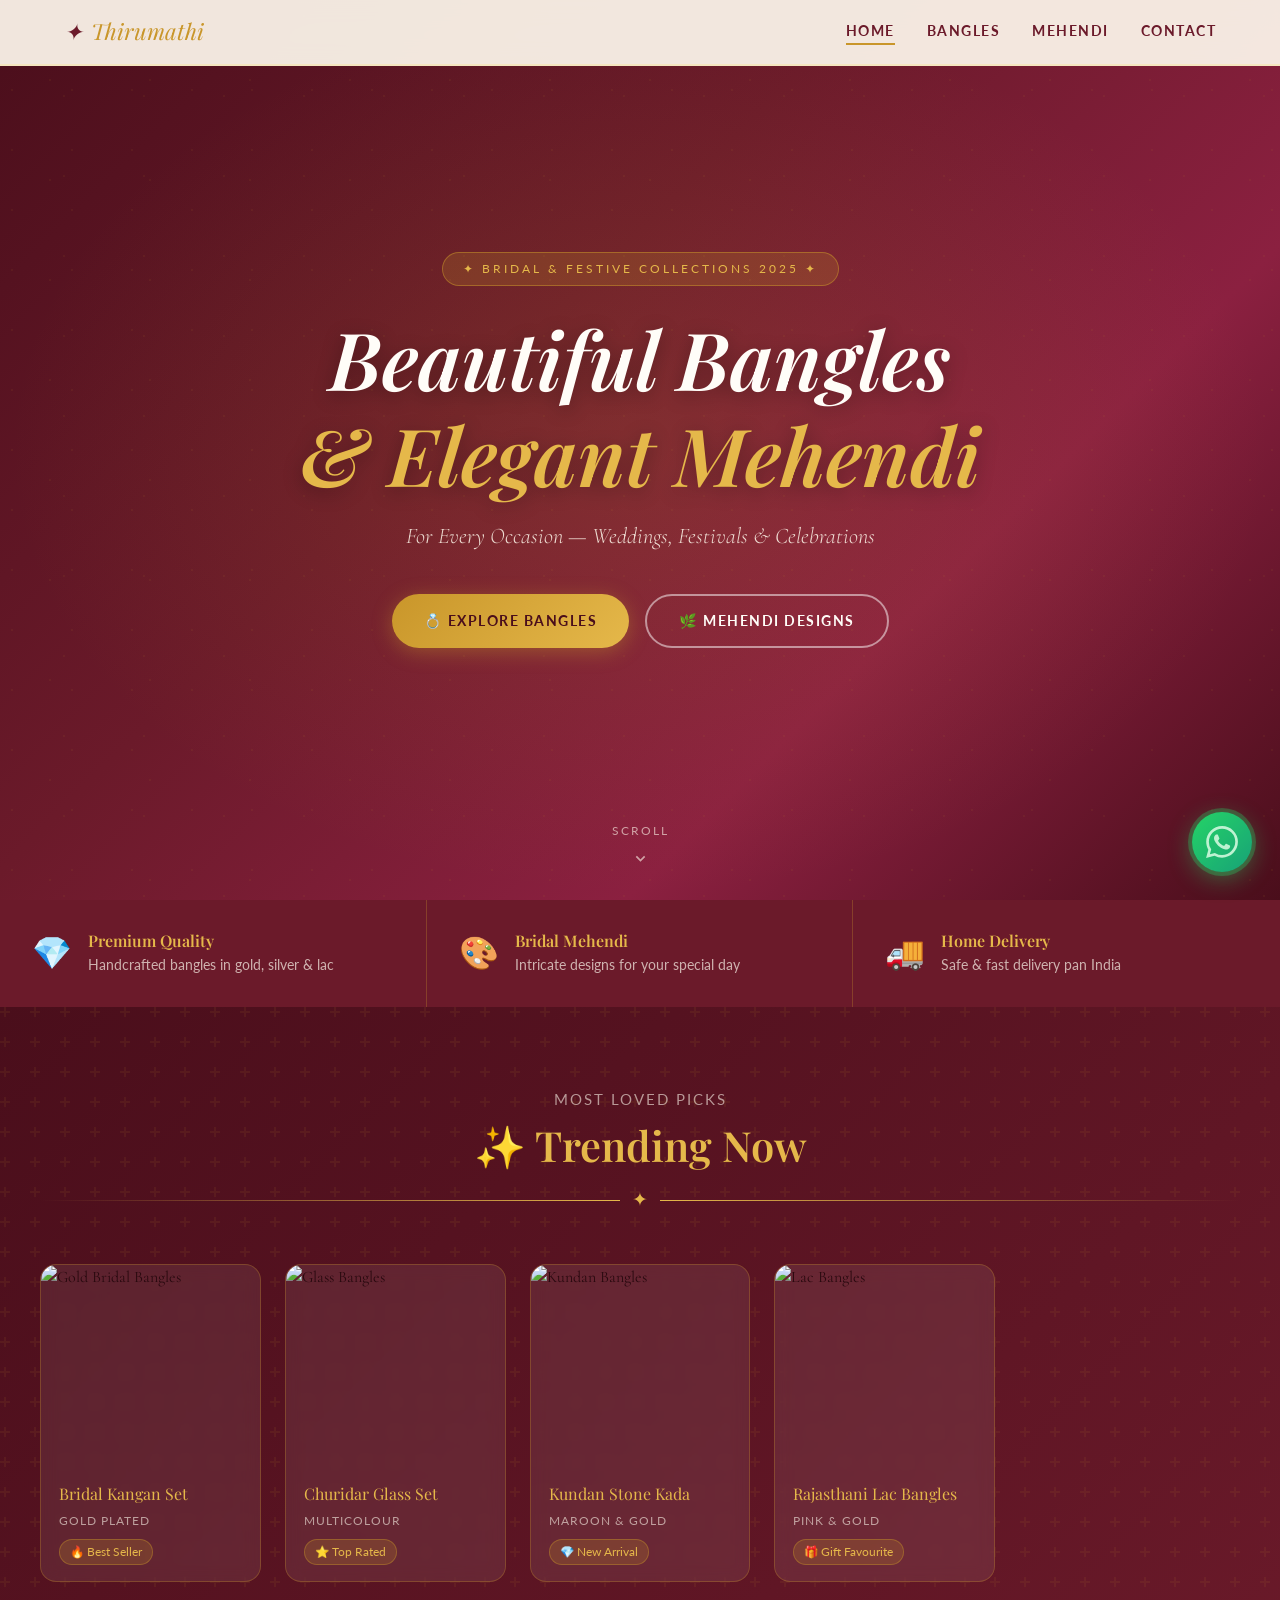
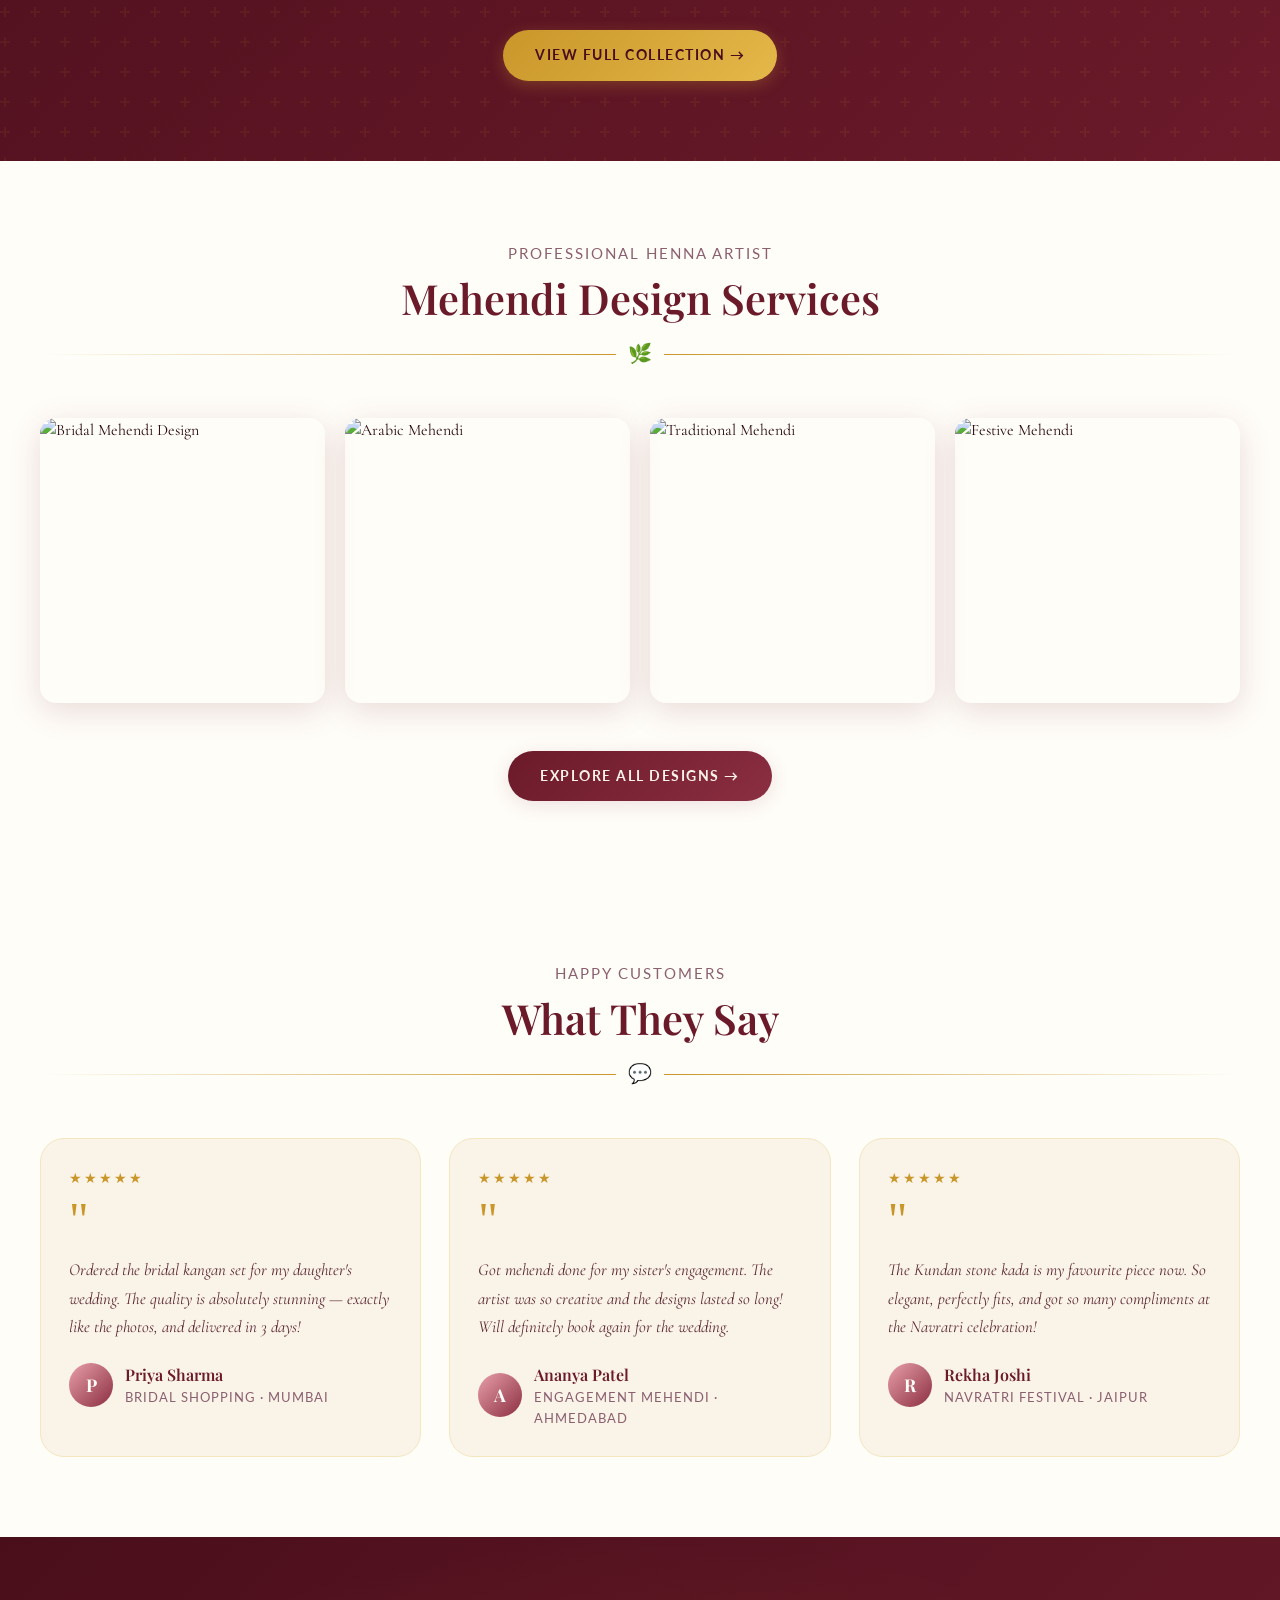
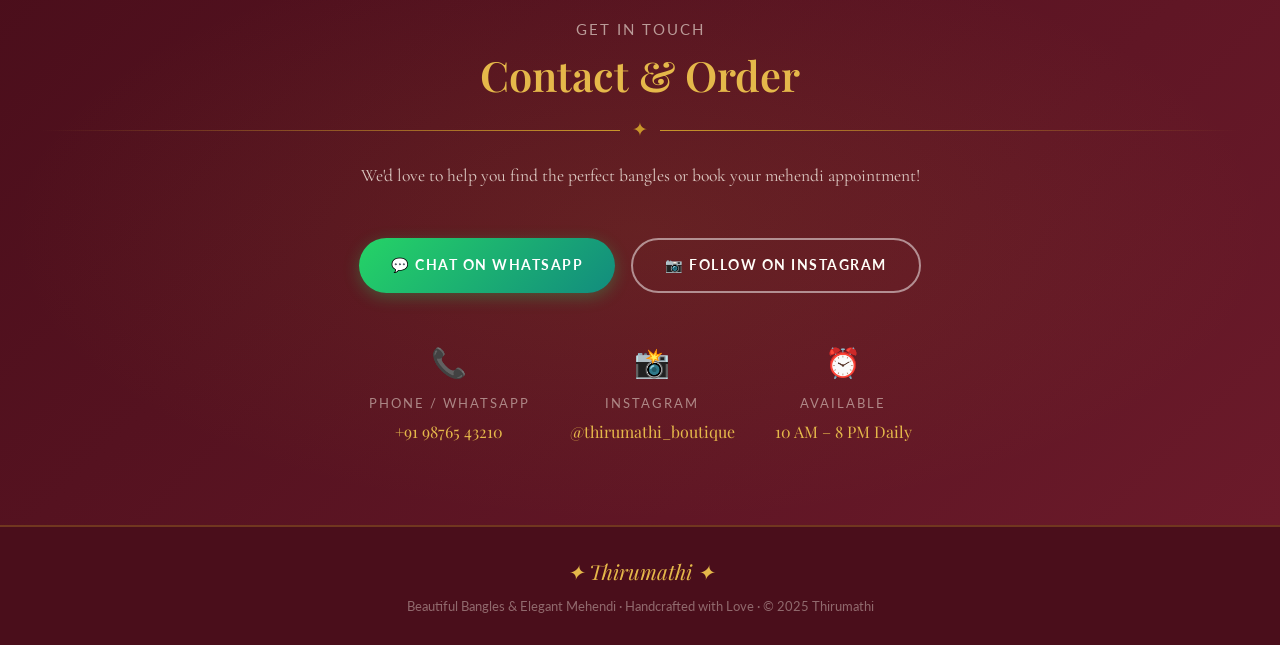
==== index.html @ c87ecd74 "Add files via upload" ====
<!DOCTYPE html>
<html lang="en">

<head>
  <meta charset="UTF-8" />
  <meta name="viewport" content="width=device-width, initial-scale=1.0" />
  <meta name="description"
    content="Thirumathi - Beautiful traditional bangles collection and professional mehendi design services for weddings and celebrations." />
  <title>Thirumathi — Bangles & Mehendi</title>
  <link rel="stylesheet" href="style.css" />
  <link rel="icon"
    href="data:image/svg+xml,<svg xmlns='http://www.w3.org/2000/svg' viewBox='0 0 100 100'><text y='.9em' font-size='90'>💍</text></svg>" />
</head>

<body>

  <!-- ===== NAVBAR ===== -->
  <nav class="navbar" id="navbar">
    <div class="nav-container">
      <a href="index.html" class="nav-logo">✦ <span>Thirumathi</span></a>
      <ul class="nav-links">
        <li><a href="index.html" class="active">Home</a></li>
        <li><a href="bangles.html">Bangles</a></li>
        <li><a href="mehendi.html">Mehendi</a></li>
        <li><a href="index.html#contact">Contact</a></li>
      </ul>
      <div class="hamburger" id="hamburger" aria-label="Open menu">
        <span></span><span></span><span></span>
      </div>
    </div>
  </nav>

  <!-- Mobile Nav -->
  <div class="mobile-nav" id="mobileNav">
    <button class="mobile-nav-close" id="mobileNavClose" aria-label="Close menu">✕</button>
    <a href="index.html">Home</a>
    <a href="bangles.html">Bangles Collection</a>
    <a href="mehendi.html">Mehendi Designs</a>
    <a href="index.html#contact">Contact Us</a>
  </div>
  <div class="nav-overlay" id="navOverlay"></div>

  <!-- ===== HERO ===== -->
  <section class="hero" id="home">
    <div class="hero-bg-pattern"></div>
    <div class="hero-overlay"></div>
    <div class="hero-content">
      <div class="hero-badge">✦ Bridal &amp; Festive Collections 2025 ✦</div>
      <h1>
        Beautiful Bangles
        <span class="highlight">&amp; Elegant Mehendi</span>
      </h1>
      <p class="hero-tagline">For Every Occasion — Weddings, Festivals &amp; Celebrations</p>
      <div class="hero-buttons">
        <a href="bangles.html" class="btn btn-primary">
          💍 Explore Bangles
        </a>
        <a href="mehendi.html" class="btn btn-outline">
          🌿 Mehendi Designs
        </a>
      </div>
    </div>
    <div class="scroll-indicator">
      <span>Scroll</span>
      <svg viewBox="0 0 24 24" fill="none" stroke="currentColor" stroke-width="2">
        <path d="M7 10l5 5 5-5" />
      </svg>
    </div>
  </section>

  <!-- ===== FEATURES STRIP ===== -->
  <div class="features-strip">
    <div class="features-grid">
      <div class="feature-item">
        <div class="feature-icon">💎</div>
        <div class="feature-text">
          <h4>Premium Quality</h4>
          <p>Handcrafted bangles in gold, silver &amp; lac</p>
        </div>
      </div>
      <div class="feature-item">
        <div class="feature-icon">🎨</div>
        <div class="feature-text">
          <h4>Bridal Mehendi</h4>
          <p>Intricate designs for your special day</p>
        </div>
      </div>
      <div class="feature-item">
        <div class="feature-icon">🚚</div>
        <div class="feature-text">
          <h4>Home Delivery</h4>
          <p>Safe &amp; fast delivery pan India</p>
        </div>
      </div>
    </div>
  </div>

  <!-- ===== TRENDING BANGLES ===== -->
  <section class="trending-section" id="trending">
    <div class="container">
      <p class="section-subtitle">Most Loved Picks</p>
      <h2 class="section-title">✨ Trending Now</h2>
      <div class="ornament"><span class="ornament-icon">✦</span></div>

      <div class="trending-grid">
        <div class="trending-card fade-in">
          <img src="images/bangle1.jpeg"
            alt="Gold Bridal Bangles" class="trending-card-img" loading="lazy" />
          <div class="trending-card-body">
            <div class="trending-card-name">Bridal Kangan Set</div>
            <div class="trending-card-label">Gold Plated</div>
            <div class="trending-badge">🔥 Best Seller</div>
          </div>
        </div>
        <div class="trending-card fade-in">
          <img src="images/bangle2.jpeg"
            alt="Glass Bangles" class="trending-card-img" loading="lazy" />
          <div class="trending-card-body">
            <div class="trending-card-name">Churidar Glass Set</div>
            <div class="trending-card-label">Multicolour</div>
            <div class="trending-badge">⭐ Top Rated</div>
          </div>
        </div>
        <div class="trending-card fade-in">
          <img src="images/bangle3.jpeg"
            alt="Kundan Bangles" class="trending-card-img" loading="lazy" />
          <div class="trending-card-body">
            <div class="trending-card-name">Kundan Stone Kada</div>
            <div class="trending-card-label">Maroon &amp; Gold</div>
            <div class="trending-badge">💎 New Arrival</div>
          </div>
        </div>
        <div class="trending-card fade-in">
          <img src="images/bangle4.jpeg"
            alt="Lac Bangles" class="trending-card-img" loading="lazy" />
          <div class="trending-card-body">
            <div class="trending-card-name">Rajasthani Lac Bangles</div>
            <div class="trending-card-label">Pink &amp; Gold</div>
            <div class="trending-badge">🎁 Gift Favourite</div>
          </div>
        </div>
      </div>

      <div style="text-align:center; margin-top: 48px;">
        <a href="bangles.html" class="btn btn-gold">View Full Collection →</a>
      </div>
    </div>
  </section>

  <!-- ===== MEHENDI PREVIEW ===== -->
  <section style="background: var(--white); padding: 80px 24px;">
    <div class="container">
      <p class="section-subtitle">Professional Henna Artist</p>
      <h2 class="section-title">Mehendi Design Services</h2>
      <div class="ornament"><span class="ornament-icon">🌿</span></div>

      <div class="gallery-grid" style="margin-top: 48px;">
        <div class="gallery-item fade-in">
          <img src="images/mehendi1.jpeg"
            alt="Bridal Mehendi Design" loading="lazy" />
          <div class="gallery-overlay">
            <div class="gallery-overlay-text">Bridal Full Hand Mehendi</div>
          </div>
        </div>
        <div class="gallery-item fade-in">
          <img src="images/mehendi2.jpeg"
            alt="Arabic Mehendi" loading="lazy" />
          <div class="gallery-overlay">
            <div class="gallery-overlay-text">Arabic Pattern Design</div>
          </div>
        </div>
        <div class="gallery-item fade-in">
          <img src="images/mehendi3.jpeg"
            alt="Traditional Mehendi" loading="lazy" />
          <div class="gallery-overlay">
            <div class="gallery-overlay-text">Traditional Rajasthani</div>
          </div>
        </div>
        <div class="gallery-item fade-in">
          <img src="images/mehendi1.jpeg"
            alt="Festive Mehendi" loading="lazy" />
          <div class="gallery-overlay">
            <div class="gallery-overlay-text">Festive Occasion Design</div>
          </div>
        </div>
      </div>

      <div style="text-align:center; margin-top: 48px;">
        <a href="mehendi.html" class="btn btn-maroon">Explore All Designs →</a>
      </div>
    </div>
  </section>

  <!-- ===== REVIEWS ===== -->
  <section class="reviews-section" id="reviews">
    <div class="container">
      <p class="section-subtitle">Happy Customers</p>
      <h2 class="section-title">What They Say</h2>
      <div class="ornament"><span class="ornament-icon">💬</span></div>

      <div class="reviews-grid">
        <div class="review-card fade-in">
          <div class="stars">★★★★★</div>
          <div class="review-quote">"</div>
          <p class="review-text">Ordered the bridal kangan set for my daughter's wedding. The quality is absolutely
            stunning — exactly like the photos, and delivered in 3 days!</p>
          <div class="review-author">
            <div class="review-avatar">P</div>
            <div>
              <div class="review-name">Priya Sharma</div>
              <div class="review-occasion">Bridal Shopping · Mumbai</div>
            </div>
          </div>
        </div>
        <div class="review-card fade-in">
          <div class="stars">★★★★★</div>
          <div class="review-quote">"</div>
          <p class="review-text">Got mehendi done for my sister's engagement. The artist was so creative and the designs
            lasted so long! Will definitely book again for the wedding.</p>
          <div class="review-author">
            <div class="review-avatar">A</div>
            <div>
              <div class="review-name">Ananya Patel</div>
              <div class="review-occasion">Engagement Mehendi · Ahmedabad</div>
            </div>
          </div>
        </div>
        <div class="review-card fade-in">
          <div class="stars">★★★★★</div>
          <div class="review-quote">"</div>
          <p class="review-text">The Kundan stone kada is my favourite piece now. So elegant, perfectly fits, and got so
            many compliments at the Navratri celebration!</p>
          <div class="review-author">
            <div class="review-avatar">R</div>
            <div>
              <div class="review-name">Rekha Joshi</div>
              <div class="review-occasion">Navratri Festival · Jaipur</div>
            </div>
          </div>
        </div>
      </div>
    </div>
  </section>

  <!-- ===== CONTACT ===== -->
  <section class="contact-section" id="contact">
    <div class="container" style="position: relative;">
      <p class="section-subtitle">Get In Touch</p>
      <h2 class="section-title">Contact &amp; Order</h2>
      <div class="ornament"><span class="ornament-icon">✦</span></div>
      <p class="contact-tagline">We'd love to help you find the perfect bangles or book your mehendi appointment!</p>

      <div class="contact-buttons">
        <a href="https://wa.me/919876543210?text=Hello!%20I%20visited%20your%20website%20and%20would%20like%20to%20enquire%20about%20your%20products%20and%20services."
          target="_blank" class="btn btn-whatsapp">
          💬 Chat on WhatsApp
        </a>
        <a href="https://instagram.com/Thirumathi_boutique" target="_blank" class="btn btn-outline">
          📷 Follow on Instagram
        </a>
      </div>

      <div class="contact-info">
        <div class="contact-info-item">
          <span class="contact-info-icon">📞</span>
          <span class="contact-info-label">Phone / WhatsApp</span>
          <span class="contact-info-value">+91 98765 43210</span>
        </div>
        <div class="contact-info-item">
          <span class="contact-info-icon">📸</span>
          <span class="contact-info-label">Instagram</span>
          <span class="contact-info-value">@thirumathi_boutique</span>
        </div>
        <div class="contact-info-item">
          <span class="contact-info-icon">⏰</span>
          <span class="contact-info-label">Available</span>
          <span class="contact-info-value">10 AM – 8 PM Daily</span>
        </div>
      </div>
    </div>
  </section>

  <!-- ===== FOOTER ===== -->
  <footer>
    <div class="footer-logo">✦ Thirumathi ✦</div>
    <p class="footer-text">Beautiful Bangles &amp; Elegant Mehendi · Handcrafted with Love · © 2025 Thirumathi</p>
  </footer>

  <!-- ===== FLOATING WHATSAPP ===== -->
  <a href="https://wa.me/919876543210?text=Hello!%20I%20visited%20Thirumathi%20and%20want%20to%20enquire."
    target="_blank" class="floating-whatsapp" aria-label="Chat on WhatsApp">
    <div class="floating-whatsapp-pulse"></div>
    <svg viewBox="0 0 24 24" xmlns="http://www.w3.org/2000/svg">
      <path
        d="M17.472 14.382c-.297-.149-1.758-.867-2.03-.967-.273-.099-.471-.148-.67.15-.197.297-.767.966-.94 1.164-.173.199-.347.223-.644.075-.297-.15-1.255-.463-2.39-1.475-.883-.788-1.48-1.761-1.653-2.059-.173-.297-.018-.458.13-.606.134-.133.298-.347.446-.52.149-.174.198-.298.298-.497.099-.198.05-.371-.025-.52-.075-.149-.669-1.612-.916-2.207-.242-.579-.487-.5-.669-.51-.173-.008-.371-.01-.57-.01-.198 0-.52.074-.792.372-.272.297-1.04 1.016-1.04 2.479 0 1.462 1.065 2.875 1.213 3.074.149.198 2.096 3.2 5.077 4.487.709.306 1.262.489 1.694.625.712.227 1.36.195 1.871.118.571-.085 1.758-.719 2.006-1.413.248-.694.248-1.289.173-1.413-.074-.124-.272-.198-.57-.347m-5.421 7.403h-.004a9.87 9.87 0 01-5.031-1.378l-.361-.214-3.741.982.998-3.648-.235-.374a9.86 9.86 0 01-1.51-5.26c.001-5.45 4.436-9.884 9.888-9.884 2.64 0 5.122 1.03 6.988 2.898a9.825 9.825 0 012.893 6.994c-.003 5.45-4.437 9.884-9.885 9.884m8.413-18.297A11.815 11.815 0 0012.05 0C5.495 0 .16 5.335.157 11.892c0 2.096.547 4.142 1.588 5.945L.057 24l6.305-1.654a11.882 11.882 0 005.683 1.448h.005c6.554 0 11.89-5.335 11.893-11.893a11.821 11.821 0 00-3.48-8.413z" />
    </svg>
  </a>

  <script src="script.js"></script>
</body>

</html>
---- style.css ----
/* ===== IMPORTS ===== */
@import url('https://fonts.googleapis.com/css2?family=Playfair+Display:ital,wght@0,400;0,600;0,700;1,400&family=Cormorant+Garamond:ital,wght@0,300;0,400;0,600;1,300;1,400&family=Lato:wght@300;400;700&display=swap');

/* ===== CSS VARIABLES ===== */
:root {
  --maroon: #6B1A2A;
  --maroon-dark: #4A0E1B;
  --maroon-light: #8B2E42;
  --gold: #C9962A;
  --gold-light: #E5B84A;
  --gold-pale: #F5E6C0;
  --pink: #E8A0A8;
  --pink-light: #F5C8CE;
  --cream: #FAF3E8;
  --cream-dark: #F0E4CC;
  --white: #FFFDF8;
  --text-dark: #2A0A10;
  --text-mid: #5C2A35;
  --text-light: #8B6070;

  --shadow-soft: 0 4px 20px rgba(107, 26, 42, 0.12);
  --shadow-card: 0 8px 32px rgba(107, 26, 42, 0.15);
  --shadow-hover: 0 16px 48px rgba(107, 26, 42, 0.25);

  --radius-sm: 8px;
  --radius-md: 16px;
  --radius-lg: 24px;
  --radius-xl: 40px;

  --font-display: 'Playfair Display', serif;
  --font-body: 'Cormorant Garamond', serif;
  --font-ui: 'Lato', sans-serif;

  --transition: all 0.3s cubic-bezier(0.4, 0, 0.2, 1);
}

/* ===== RESET & BASE ===== */
*, *::before, *::after { box-sizing: border-box; margin: 0; padding: 0; }

html { scroll-behavior: smooth; font-size: 16px; }

body {
  font-family: var(--font-body);
  background-color: var(--cream);
  color: var(--text-dark);
  line-height: 1.6;
  overflow-x: hidden;
}

img { max-width: 100%; height: auto; display: block; }
a { text-decoration: none; color: inherit; }
ul { list-style: none; }

/* ===== PATTERNS & DECORATIVES ===== */
.pattern-border {
  background: linear-gradient(90deg, transparent 0%, var(--gold) 20%, var(--maroon) 50%, var(--gold) 80%, transparent 100%);
  height: 3px;
  width: 100%;
}

.ornament {
  display: flex;
  align-items: center;
  gap: 12px;
  justify-content: center;
  margin: 16px 0;
}
.ornament::before, .ornament::after {
  content: '';
  flex: 1;
  height: 1px;
  background: linear-gradient(90deg, transparent, var(--gold));
}
.ornament::after { background: linear-gradient(90deg, var(--gold), transparent); }
.ornament-icon { color: var(--gold); font-size: 1.2rem; }

/* ===== TYPOGRAPHY ===== */
h1, h2, h3, h4 { font-family: var(--font-display); font-weight: 600; line-height: 1.2; }
p { font-family: var(--font-body); font-size: 1.1rem; }

.section-title {
  font-size: clamp(1.8rem, 4vw, 2.6rem);
  color: var(--maroon);
  text-align: center;
  margin-bottom: 8px;
}
.section-subtitle {
  font-family: var(--font-ui);
  font-size: 0.95rem;
  color: var(--text-light);
  text-align: center;
  letter-spacing: 2px;
  text-transform: uppercase;
  margin-bottom: 8px;
}

/* ===== NAVBAR ===== */
.navbar {
  position: fixed;
  top: 0;
  width: 100%;
  z-index: 1000;
  background: rgba(250, 243, 232, 0.95);
  backdrop-filter: blur(12px);
  -webkit-backdrop-filter: blur(12px);
  border-bottom: 2px solid var(--gold-pale);
  transition: var(--transition);
}

.navbar.scrolled {
  background: rgba(107, 26, 42, 0.97);
  border-bottom-color: var(--gold);
}
.navbar.scrolled .nav-logo,
.navbar.scrolled .nav-links a { color: var(--cream); }
.navbar.scrolled .nav-links a:hover { color: var(--gold-light); }

.nav-container {
  max-width: 1200px;
  margin: 0 auto;
  padding: 14px 24px;
  display: flex;
  align-items: center;
  justify-content: space-between;
}

.nav-logo {
  font-family: var(--font-display);
  font-size: 1.4rem;
  color: var(--maroon);
  font-style: italic;
  display: flex;
  align-items: center;
  gap: 8px;
}
.nav-logo span { color: var(--gold); }

.nav-links { display: flex; gap: 32px; align-items: center; }
.nav-links a {
  font-family: var(--font-ui);
  font-size: 0.88rem;
  font-weight: 700;
  letter-spacing: 1.5px;
  text-transform: uppercase;
  color: var(--maroon);
  position: relative;
  padding: 4px 0;
  transition: var(--transition);
}
.nav-links a::after {
  content: '';
  position: absolute;
  bottom: -2px;
  left: 0;
  width: 0;
  height: 2px;
  background: var(--gold);
  transition: var(--transition);
}
.nav-links a:hover::after, .nav-links a.active::after { width: 100%; }
.nav-links a:hover { color: var(--gold); }

.hamburger {
  display: none;
  flex-direction: column;
  gap: 5px;
  cursor: pointer;
  padding: 4px;
}
.hamburger span {
  display: block;
  width: 24px;
  height: 2px;
  background: var(--maroon);
  transition: var(--transition);
  border-radius: 2px;
}
.navbar.scrolled .hamburger span { background: var(--cream); }

/* ===== HERO SECTION ===== */
.hero {
  min-height: 100vh;
  position: relative;
  display: flex;
  align-items: center;
  justify-content: center;
  overflow: hidden;
  background: linear-gradient(135deg, var(--maroon-dark) 0%, var(--maroon) 40%, #8B2040 70%, var(--maroon-dark) 100%);
}

.hero-bg-pattern {
  position: absolute;
  inset: 0;
  opacity: 0.07;
  background-image:
    radial-gradient(circle at 20% 50%, var(--gold) 1px, transparent 1px),
    radial-gradient(circle at 80% 20%, var(--gold) 1px, transparent 1px),
    radial-gradient(circle at 50% 80%, var(--gold) 1px, transparent 1px);
  background-size: 60px 60px, 80px 80px, 100px 100px;
}

.hero-overlay {
  position: absolute;
  inset: 0;
  background: radial-gradient(ellipse at center, rgba(201, 150, 42, 0.15) 0%, transparent 70%);
}

.hero-content {
  position: relative;
  z-index: 2;
  text-align: center;
  padding: 40px 24px;
  max-width: 800px;
  animation: fadeInUp 1s ease forwards;
}

.hero-badge {
  display: inline-block;
  background: rgba(201, 150, 42, 0.2);
  border: 1px solid rgba(201, 150, 42, 0.5);
  color: var(--gold-light);
  font-family: var(--font-ui);
  font-size: 0.78rem;
  letter-spacing: 3px;
  text-transform: uppercase;
  padding: 6px 20px;
  border-radius: 40px;
  margin-bottom: 24px;
}

.hero h1 {
  font-size: clamp(2.4rem, 7vw, 5rem);
  color: var(--white);
  margin-bottom: 8px;
  font-style: italic;
  text-shadow: 0 4px 20px rgba(0,0,0,0.3);
}

.hero h1 .highlight {
  color: var(--gold-light);
  display: block;
}

.hero-tagline {
  font-family: var(--font-body);
  font-size: clamp(1rem, 2.5vw, 1.4rem);
  color: rgba(255, 248, 235, 0.85);
  margin: 16px 0 40px;
  font-style: italic;
  font-weight: 300;
}

.hero-buttons {
  display: flex;
  gap: 16px;
  justify-content: center;
  flex-wrap: wrap;
}

/* ===== BUTTONS ===== */
.btn {
  display: inline-flex;
  align-items: center;
  gap: 8px;
  padding: 14px 32px;
  border-radius: var(--radius-xl);
  font-family: var(--font-ui);
  font-size: 0.88rem;
  font-weight: 700;
  letter-spacing: 1.5px;
  text-transform: uppercase;
  cursor: pointer;
  border: none;
  transition: var(--transition);
  position: relative;
  overflow: hidden;
}

.btn::before {
  content: '';
  position: absolute;
  inset: 0;
  background: rgba(255,255,255,0.1);
  opacity: 0;
  transition: var(--transition);
}
.btn:hover::before { opacity: 1; }

.btn-primary {
  background: linear-gradient(135deg, var(--gold), var(--gold-light));
  color: var(--maroon-dark);
  box-shadow: 0 4px 20px rgba(201, 150, 42, 0.4);
}
.btn-primary:hover {
  transform: translateY(-2px);
  box-shadow: 0 8px 32px rgba(201, 150, 42, 0.5);
}

.btn-outline {
  background: transparent;
  color: var(--white);
  border: 2px solid rgba(255,255,255,0.5);
}
.btn-outline:hover {
  border-color: var(--gold-light);
  color: var(--gold-light);
  transform: translateY(-2px);
}

.btn-maroon {
  background: linear-gradient(135deg, var(--maroon), var(--maroon-light));
  color: var(--cream);
  box-shadow: var(--shadow-soft);
}
.btn-maroon:hover {
  transform: translateY(-2px);
  box-shadow: var(--shadow-card);
}

.btn-gold {
  background: linear-gradient(135deg, var(--gold), var(--gold-light));
  color: var(--maroon-dark);
  box-shadow: 0 4px 16px rgba(201, 150, 42, 0.3);
}
.btn-gold:hover {
  transform: translateY(-2px);
  box-shadow: 0 8px 24px rgba(201, 150, 42, 0.4);
}

.btn-whatsapp {
  background: linear-gradient(135deg, #25D366, #128C7E);
  color: white;
  box-shadow: 0 4px 16px rgba(37, 211, 102, 0.3);
}
.btn-whatsapp:hover {
  transform: translateY(-2px);
  box-shadow: 0 8px 24px rgba(37, 211, 102, 0.4);
}

/* ===== HERO SCROLL INDICATOR ===== */
.scroll-indicator {
  position: absolute;
  bottom: 32px;
  left: 50%;
  transform: translateX(-50%);
  display: flex;
  flex-direction: column;
  align-items: center;
  gap: 8px;
  color: rgba(255,248,235,0.6);
  font-family: var(--font-ui);
  font-size: 0.75rem;
  letter-spacing: 2px;
  text-transform: uppercase;
  animation: bounce 2s infinite;
}
.scroll-indicator svg { width: 20px; height: 20px; }

/* ===== SECTIONS ===== */
section { padding: 80px 24px; }

.container {
  max-width: 1200px;
  margin: 0 auto;
}

/* ===== FEATURES STRIP ===== */
.features-strip {
  background: var(--maroon);
  padding: 0;
}
.features-grid {
  display: grid;
  grid-template-columns: repeat(3, 1fr);
  gap: 0;
}
.feature-item {
  display: flex;
  align-items: center;
  gap: 16px;
  padding: 28px 32px;
  border-right: 1px solid rgba(201, 150, 42, 0.3);
  transition: var(--transition);
}
.feature-item:last-child { border-right: none; }
.feature-item:hover { background: rgba(201, 150, 42, 0.1); }
.feature-icon {
  font-size: 2rem;
  flex-shrink: 0;
}
.feature-text h4 {
  font-family: var(--font-display);
  color: var(--gold-light);
  font-size: 1rem;
  margin-bottom: 4px;
}
.feature-text p {
  color: rgba(250, 243, 232, 0.7);
  font-size: 0.88rem;
  font-family: var(--font-ui);
}

/* ===== PRODUCT CARDS ===== */
.products-grid {
  display: grid;
  grid-template-columns: repeat(auto-fill, minmax(280px, 1fr));
  gap: 28px;
  margin-top: 48px;
}

.product-card {
  background: var(--white);
  border-radius: var(--radius-lg);
  overflow: hidden;
  box-shadow: var(--shadow-card);
  transition: var(--transition);
  position: relative;
  border: 1px solid var(--gold-pale);
}
.product-card:hover {
  transform: translateY(-8px);
  box-shadow: var(--shadow-hover);
}

.product-card-badge {
  position: absolute;
  top: 16px;
  left: 16px;
  background: linear-gradient(135deg, var(--maroon), var(--maroon-light));
  color: var(--cream);
  font-family: var(--font-ui);
  font-size: 0.72rem;
  font-weight: 700;
  letter-spacing: 1px;
  text-transform: uppercase;
  padding: 5px 12px;
  border-radius: 20px;
  z-index: 2;
}

.product-card-img {
  width: 100%;
  height: 240px;
  object-fit: cover;
  transition: transform 0.5s ease;
}
.product-card:hover .product-card-img { transform: scale(1.05); }
.product-card-img-wrap { overflow: hidden; position: relative; }

.product-card-body {
  padding: 20px 22px 22px;
}
.product-card-name {
  font-family: var(--font-display);
  font-size: 1.2rem;
  color: var(--maroon);
  margin-bottom: 8px;
}
.product-card-meta {
  display: flex;
  align-items: center;
  justify-content: space-between;
  margin-bottom: 14px;
}
.product-card-price {
  font-family: var(--font-ui);
  font-size: 1.25rem;
  font-weight: 700;
  color: var(--gold);
}
.product-card-color {
  display: flex;
  align-items: center;
  gap: 6px;
  font-family: var(--font-ui);
  font-size: 0.82rem;
  color: var(--text-light);
}
.color-dot {
  width: 12px;
  height: 12px;
  border-radius: 50%;
  border: 1px solid rgba(0,0,0,0.1);
}

/* ===== TRENDING SECTION ===== */
.trending-section {
  background: linear-gradient(135deg, var(--maroon-dark) 0%, var(--maroon) 100%);
  position: relative;
  overflow: hidden;
}
.trending-section::before {
  content: '';
  position: absolute;
  inset: 0;
  background: url("data:image/svg+xml,%3Csvg width='60' height='60' viewBox='0 0 60 60' xmlns='http://www.w3.org/2000/svg'%3E%3Cg fill='none' fill-rule='evenodd'%3E%3Cg fill='%23C9962A' fill-opacity='0.08'%3E%3Cpath d='M36 34v-4h-2v4h-4v2h4v4h2v-4h4v-2h-4zm0-30V0h-2v4h-4v2h4v4h2V6h4V4h-4zM6 34v-4H4v4H0v2h4v4h2v-4h4v-2H6zM6 4V0H4v4H0v2h4v4h2V6h4V4H6z'/%3E%3C/g%3E%3C/g%3E%3C/svg%3E");
}
.trending-section .section-title { color: var(--gold-light); }
.trending-section .section-subtitle { color: rgba(250,243,232,0.6); }
.trending-section .ornament-icon { color: var(--gold-light); }
.trending-section .ornament::before { background: linear-gradient(90deg, transparent, var(--gold-light)); }
.trending-section .ornament::after { background: linear-gradient(90deg, var(--gold-light), transparent); }

.trending-grid {
  display: grid;
  grid-template-columns: repeat(auto-fill, minmax(220px, 1fr));
  gap: 24px;
  margin-top: 48px;
}

.trending-card {
  background: rgba(255,255,255,0.08);
  border: 1px solid rgba(201, 150, 42, 0.3);
  border-radius: var(--radius-md);
  overflow: hidden;
  transition: var(--transition);
  backdrop-filter: blur(8px);
}
.trending-card:hover {
  transform: translateY(-6px);
  background: rgba(255,255,255,0.13);
  border-color: var(--gold-light);
  box-shadow: 0 12px 32px rgba(0,0,0,0.3);
}
.trending-card-img {
  width: 100%;
  height: 200px;
  object-fit: cover;
}
.trending-card-body {
  padding: 16px 18px;
}
.trending-card-name {
  font-family: var(--font-display);
  color: var(--gold-light);
  font-size: 1rem;
  margin-bottom: 4px;
}
.trending-card-label {
  font-family: var(--font-ui);
  font-size: 0.78rem;
  color: rgba(250,243,232,0.6);
  text-transform: uppercase;
  letter-spacing: 1px;
}
.trending-badge {
  display: inline-flex;
  align-items: center;
  gap: 4px;
  background: rgba(201,150,42,0.2);
  border: 1px solid rgba(201,150,42,0.4);
  color: var(--gold-light);
  font-family: var(--font-ui);
  font-size: 0.72rem;
  padding: 3px 10px;
  border-radius: 20px;
  margin-top: 8px;
}

/* ===== MEHENDI GALLERY ===== */
.gallery-grid {
  display: grid;
  grid-template-columns: repeat(auto-fill, minmax(260px, 1fr));
  gap: 20px;
  margin-top: 48px;
}

.gallery-item {
  border-radius: var(--radius-md);
  overflow: hidden;
  position: relative;
  aspect-ratio: 1;
  box-shadow: var(--shadow-card);
  cursor: pointer;
}
.gallery-item img {
  width: 100%;
  height: 100%;
  object-fit: cover;
  transition: transform 0.5s ease;
}
.gallery-overlay {
  position: absolute;
  inset: 0;
  background: linear-gradient(to top, rgba(107,26,42,0.9) 0%, transparent 60%);
  opacity: 0;
  transition: var(--transition);
  display: flex;
  align-items: flex-end;
  padding: 20px;
}
.gallery-item:hover img { transform: scale(1.08); }
.gallery-item:hover .gallery-overlay { opacity: 1; }
.gallery-overlay-text {
  color: var(--cream);
  font-family: var(--font-display);
  font-size: 1rem;
  font-style: italic;
}

/* ===== BOOKING SECTION ===== */
.booking-section {
  background: linear-gradient(135deg, var(--gold-pale), var(--cream-dark));
  border-radius: var(--radius-xl);
  padding: 60px 48px;
  text-align: center;
  margin-top: 60px;
  border: 1px solid rgba(201, 150, 42, 0.3);
  position: relative;
  overflow: hidden;
}
.booking-section::before {
  content: '🌸';
  position: absolute;
  top: -10px;
  right: 30px;
  font-size: 6rem;
  opacity: 0.08;
}
.booking-section::after {
  content: '🌸';
  position: absolute;
  bottom: -10px;
  left: 30px;
  font-size: 6rem;
  opacity: 0.08;
}
.booking-section h2 {
  color: var(--maroon);
  font-size: clamp(1.6rem, 3.5vw, 2.2rem);
  margin-bottom: 12px;
}
.booking-section p {
  color: var(--text-mid);
  margin-bottom: 32px;
  font-size: 1.15rem;
}

/* ===== REVIEWS ===== */
.reviews-section { background: var(--white); }
.reviews-grid {
  display: grid;
  grid-template-columns: repeat(auto-fill, minmax(300px, 1fr));
  gap: 28px;
  margin-top: 48px;
}
.review-card {
  background: var(--cream);
  border-radius: var(--radius-lg);
  padding: 28px;
  position: relative;
  border: 1px solid var(--gold-pale);
  transition: var(--transition);
}
.review-card:hover {
  box-shadow: var(--shadow-card);
  transform: translateY(-4px);
}
.review-quote {
  font-size: 3rem;
  color: var(--gold);
  font-family: Georgia, serif;
  line-height: 1;
  margin-bottom: 12px;
}
.review-text {
  font-family: var(--font-body);
  font-style: italic;
  font-size: 1.05rem;
  color: var(--text-mid);
  margin-bottom: 20px;
  line-height: 1.7;
}
.review-author {
  display: flex;
  align-items: center;
  gap: 12px;
}
.review-avatar {
  width: 44px;
  height: 44px;
  border-radius: 50%;
  background: linear-gradient(135deg, var(--pink), var(--maroon-light));
  display: flex;
  align-items: center;
  justify-content: center;
  font-family: var(--font-display);
  font-size: 1.1rem;
  color: var(--white);
  font-weight: 700;
  flex-shrink: 0;
}
.review-name {
  font-family: var(--font-display);
  font-size: 1rem;
  color: var(--maroon);
  font-weight: 600;
}
.review-occasion {
  font-family: var(--font-ui);
  font-size: 0.8rem;
  color: var(--text-light);
  text-transform: uppercase;
  letter-spacing: 1px;
}
.stars {
  color: var(--gold);
  font-size: 0.9rem;
  letter-spacing: 2px;
  margin-bottom: 6px;
}

/* ===== CONTACT SECTION ===== */
.contact-section {
  background: linear-gradient(135deg, var(--maroon-dark), var(--maroon));
  text-align: center;
  position: relative;
  overflow: hidden;
}
.contact-section::before {
  content: '';
  position: absolute;
  inset: 0;
  background: radial-gradient(ellipse at center, rgba(201,150,42,0.1) 0%, transparent 70%);
}
.contact-section .section-title { color: var(--gold-light); }
.contact-section .section-subtitle { color: rgba(250,243,232,0.6); }
.contact-section .ornament::before { background: linear-gradient(90deg, transparent, var(--gold)); }
.contact-section .ornament::after { background: linear-gradient(90deg, var(--gold), transparent); }
.contact-section .ornament-icon { color: var(--gold); }

.contact-tagline {
  color: rgba(250,243,232,0.8);
  font-size: 1.1rem;
  margin-bottom: 48px;
  position: relative;
}
.contact-buttons {
  display: flex;
  gap: 16px;
  justify-content: center;
  flex-wrap: wrap;
  margin-bottom: 48px;
  position: relative;
}
.contact-info {
  position: relative;
  display: flex;
  gap: 40px;
  justify-content: center;
  flex-wrap: wrap;
}
.contact-info-item {
  display: flex;
  flex-direction: column;
  align-items: center;
  gap: 6px;
}
.contact-info-icon {
  font-size: 1.8rem;
}
.contact-info-label {
  font-family: var(--font-ui);
  font-size: 0.8rem;
  color: rgba(250,243,232,0.5);
  letter-spacing: 2px;
  text-transform: uppercase;
}
.contact-info-value {
  font-family: var(--font-display);
  color: var(--gold-light);
  font-size: 1rem;
}

/* ===== FOOTER ===== */
footer {
  background: var(--maroon-dark);
  padding: 28px 24px;
  text-align: center;
  border-top: 2px solid rgba(201,150,42,0.3);
}
.footer-logo {
  font-family: var(--font-display);
  color: var(--gold-light);
  font-size: 1.3rem;
  font-style: italic;
  margin-bottom: 8px;
}
.footer-text {
  font-family: var(--font-ui);
  font-size: 0.82rem;
  color: rgba(250,243,232,0.4);
}

/* ===== FLOATING WHATSAPP ===== */
.floating-whatsapp {
  position: fixed;
  bottom: 28px;
  right: 28px;
  z-index: 999;
  width: 60px;
  height: 60px;
  background: linear-gradient(135deg, #25D366, #128C7E);
  border-radius: 50%;
  display: flex;
  align-items: center;
  justify-content: center;
  box-shadow: 0 6px 24px rgba(37,211,102,0.45);
  transition: var(--transition);
  text-decoration: none;
}
.floating-whatsapp:hover {
  transform: scale(1.12) translateY(-2px);
  box-shadow: 0 12px 36px rgba(37,211,102,0.55);
}
.floating-whatsapp svg { width: 32px; height: 32px; fill: white; }
.floating-whatsapp-pulse {
  position: absolute;
  inset: -4px;
  border-radius: 50%;
  background: rgba(37,211,102,0.3);
  animation: pulse 2s infinite;
}

/* ===== PAGE HERO (inner pages) ===== */
.page-hero {
  padding: 140px 24px 80px;
  background: linear-gradient(135deg, var(--maroon-dark), var(--maroon));
  text-align: center;
  position: relative;
  overflow: hidden;
}
.page-hero::before {
  content: '';
  position: absolute;
  inset: 0;
  background: radial-gradient(ellipse at center, rgba(201,150,42,0.15) 0%, transparent 70%);
}
.page-hero h1 {
  font-size: clamp(2rem, 5vw, 3.5rem);
  color: var(--white);
  font-style: italic;
  position: relative;
  margin-bottom: 12px;
}
.page-hero p {
  color: rgba(250,243,232,0.8);
  font-size: 1.1rem;
  position: relative;
  font-style: italic;
}
.breadcrumb {
  font-family: var(--font-ui);
  font-size: 0.82rem;
  color: rgba(250,243,232,0.5);
  letter-spacing: 1px;
  margin-bottom: 16px;
  position: relative;
  text-transform: uppercase;
}
.breadcrumb a { color: var(--gold-light); }

/* ===== FILTERS ===== */
.filter-bar {
  display: flex;
  gap: 10px;
  flex-wrap: wrap;
  justify-content: center;
  margin-bottom: 40px;
}
.filter-btn {
  font-family: var(--font-ui);
  font-size: 0.82rem;
  font-weight: 700;
  letter-spacing: 1px;
  text-transform: uppercase;
  padding: 8px 20px;
  border-radius: 40px;
  border: 2px solid var(--gold-pale);
  background: transparent;
  color: var(--text-mid);
  cursor: pointer;
  transition: var(--transition);
}
.filter-btn:hover, .filter-btn.active {
  background: var(--maroon);
  border-color: var(--maroon);
  color: var(--cream);
}

/* ===== MOBILE NAV ===== */
.mobile-nav {
  display: none;
  position: fixed;
  top: 0;
  right: -100%;
  width: 75%;
  max-width: 300px;
  height: 100vh;
  background: var(--maroon-dark);
  z-index: 1001;
  padding: 80px 32px 40px;
  flex-direction: column;
  gap: 0;
  transition: right 0.4s cubic-bezier(0.4, 0, 0.2, 1);
  box-shadow: -10px 0 40px rgba(0,0,0,0.4);
}
.mobile-nav.open { right: 0; }
.mobile-nav a {
  display: block;
  font-family: var(--font-ui);
  font-size: 1rem;
  font-weight: 700;
  letter-spacing: 2px;
  text-transform: uppercase;
  color: var(--cream);
  padding: 18px 0;
  border-bottom: 1px solid rgba(201,150,42,0.2);
  transition: var(--transition);
}
.mobile-nav a:hover { color: var(--gold-light); padding-left: 8px; }
.mobile-nav-close {
  position: absolute;
  top: 20px;
  right: 24px;
  background: none;
  border: none;
  color: var(--gold-light);
  font-size: 1.8rem;
  cursor: pointer;
}
.nav-overlay {
  display: none;
  position: fixed;
  inset: 0;
  background: rgba(0,0,0,0.5);
  z-index: 1000;
  backdrop-filter: blur(4px);
}
.nav-overlay.open { display: block; }

/* ===== ANIMATIONS ===== */
@keyframes fadeInUp {
  from { opacity: 0; transform: translateY(30px); }
  to { opacity: 1; transform: translateY(0); }
}

@keyframes bounce {
  0%, 100% { transform: translateX(-50%) translateY(0); }
  50% { transform: translateX(-50%) translateY(8px); }
}

@keyframes pulse {
  0% { transform: scale(1); opacity: 0.6; }
  50% { transform: scale(1.3); opacity: 0; }
  100% { transform: scale(1); opacity: 0; }
}

.fade-in {
  opacity: 0;
  transform: translateY(24px);
  transition: opacity 0.6s ease, transform 0.6s ease;
}
.fade-in.visible {
  opacity: 1;
  transform: translateY(0);
}

/* ===== RESPONSIVE ===== */
@media (max-width: 768px) {
  .nav-links { display: none; }
  .hamburger { display: flex; }
  .mobile-nav { display: flex; }

  .features-grid {
    grid-template-columns: 1fr;
  }
  .feature-item {
    border-right: none;
    border-bottom: 1px solid rgba(201,150,42,0.3);
    padding: 20px 24px;
  }
  .feature-item:last-child { border-bottom: none; }

  .products-grid {
    grid-template-columns: repeat(auto-fill, minmax(240px, 1fr));
    gap: 20px;
  }

  .trending-grid {
    grid-template-columns: repeat(2, 1fr);
  }

  .gallery-grid {
    grid-template-columns: repeat(2, 1fr);
  }

  .reviews-grid {
    grid-template-columns: 1fr;
  }

  .booking-section {
    padding: 40px 24px;
  }

  .contact-info { gap: 28px; }

  section { padding: 60px 20px; }
}

@media (max-width: 480px) {
  .trending-grid {
    grid-template-columns: repeat(2, 1fr);
    gap: 12px;
  }
  .gallery-grid {
    grid-template-columns: repeat(2, 1fr);
    gap: 12px;
  }
  .hero-buttons { gap: 12px; }
  .btn { padding: 12px 24px; font-size: 0.82rem; }
  .floating-whatsapp { bottom: 20px; right: 20px; width: 54px; height: 54px; }
}
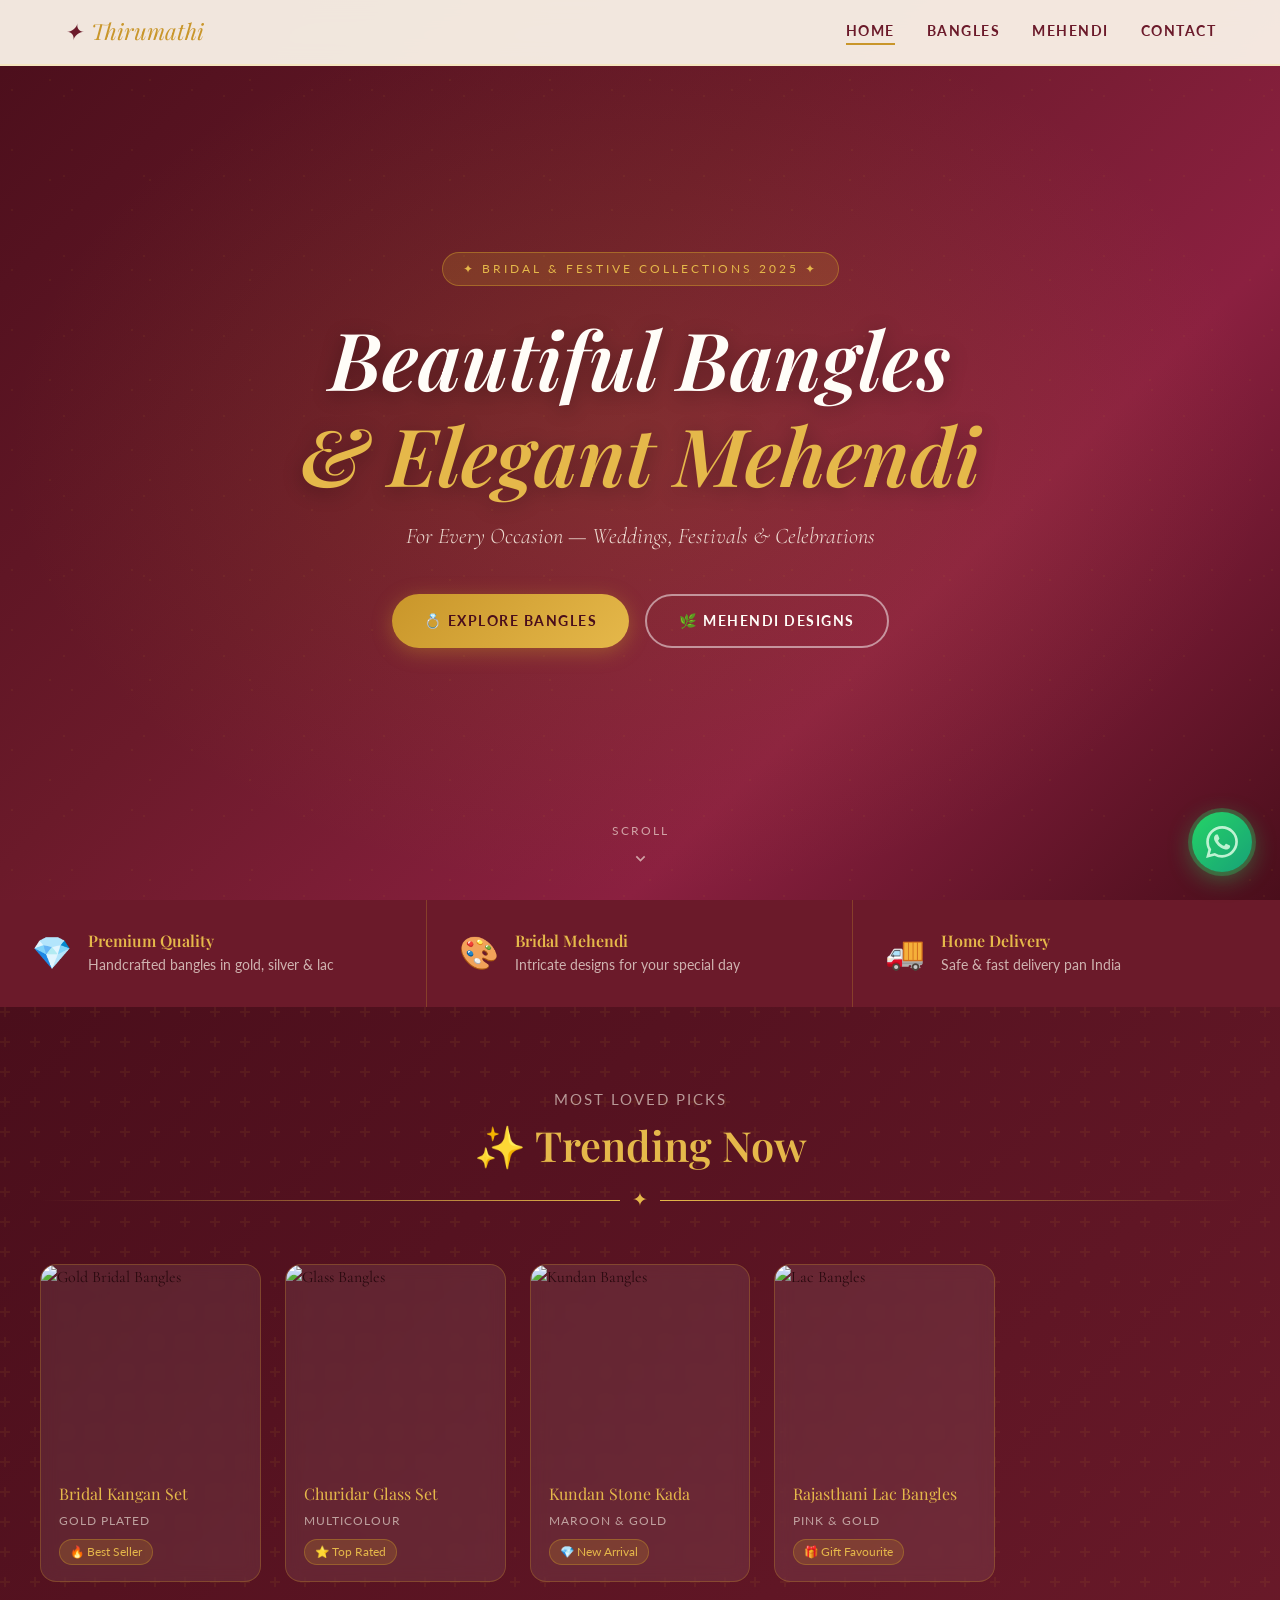
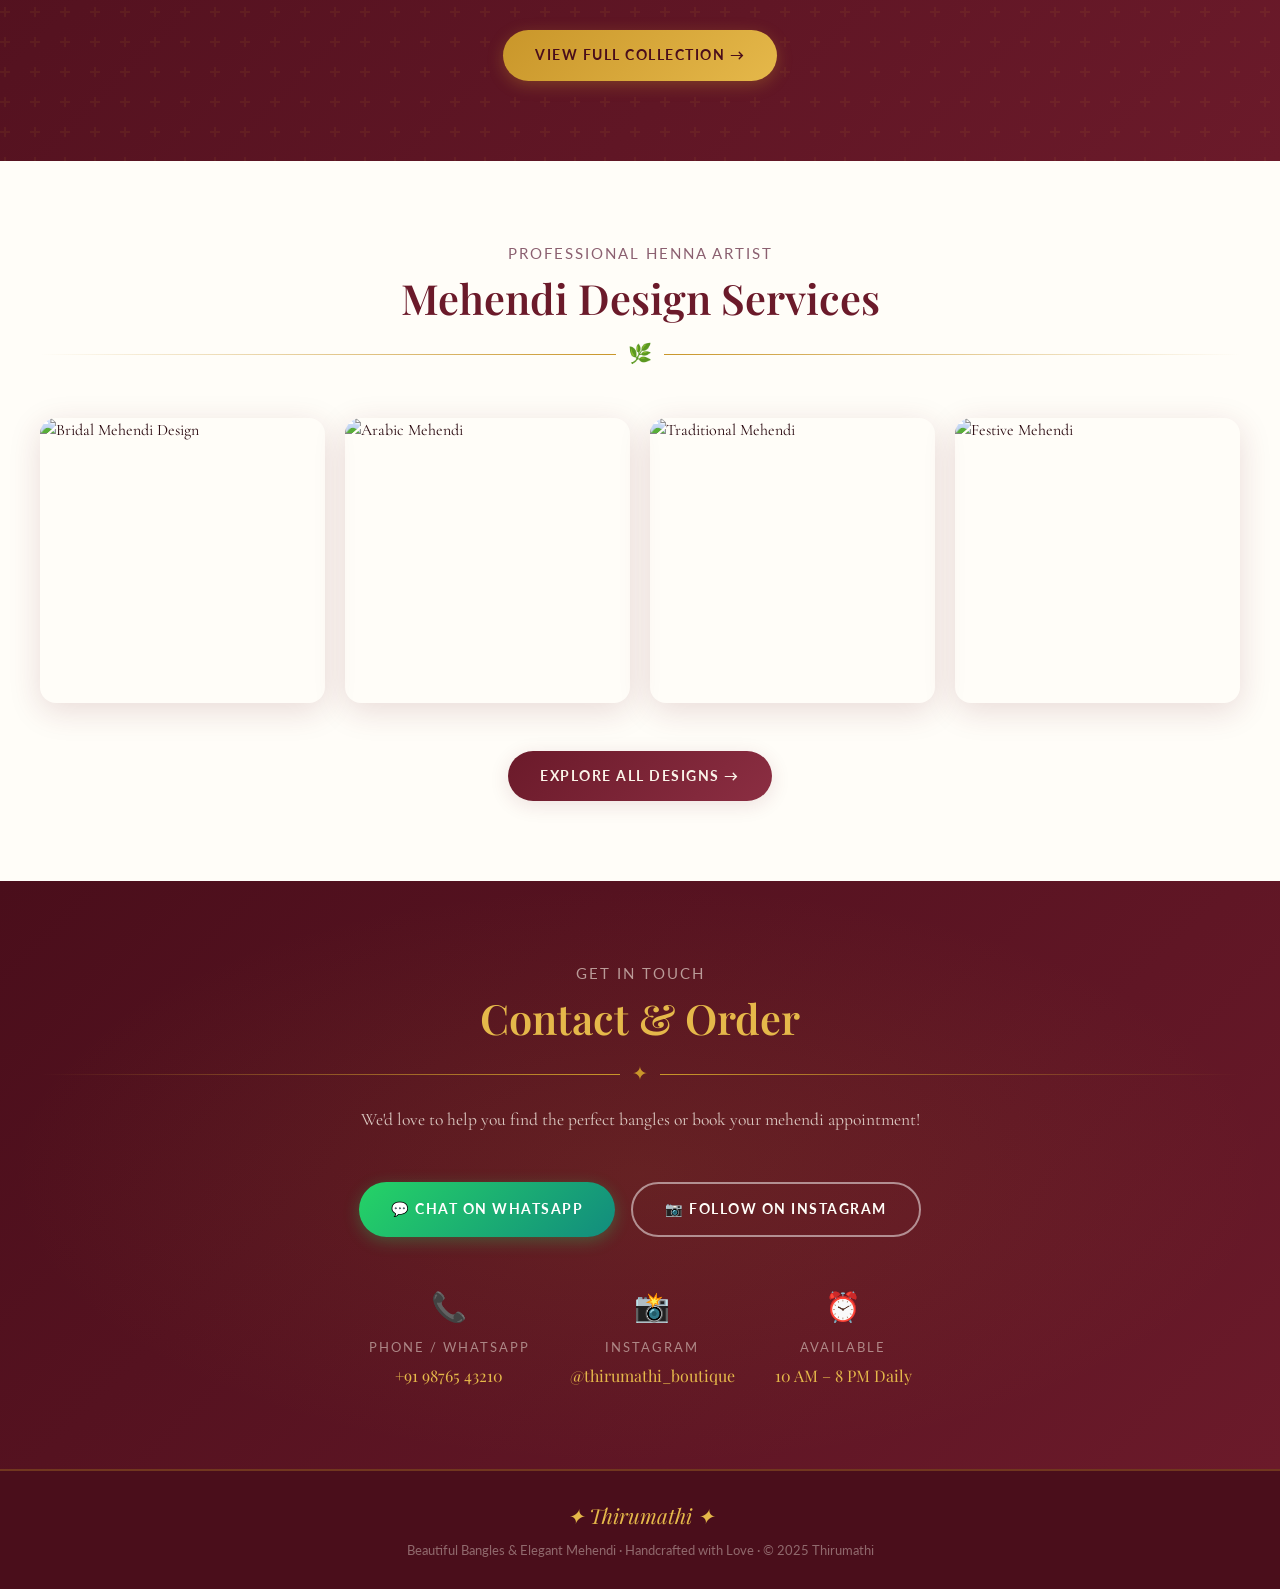
==== commit 73a5f06a: "Remove reviews section from index.html Removed reviews section from the index.html file." ====
--- a/index.html
+++ b/index.html
@@ -190,58 +190,6 @@
       </div>
     </div>
   </section>
-
-  <!-- ===== REVIEWS ===== -->
-  <section class="reviews-section" id="reviews">
-    <div class="container">
-      <p class="section-subtitle">Happy Customers</p>
-      <h2 class="section-title">What They Say</h2>
-      <div class="ornament"><span class="ornament-icon">💬</span></div>
-
-      <div class="reviews-grid">
-        <div class="review-card fade-in">
-          <div class="stars">★★★★★</div>
-          <div class="review-quote">"</div>
-          <p class="review-text">Ordered the bridal kangan set for my daughter's wedding. The quality is absolutely
-            stunning — exactly like the photos, and delivered in 3 days!</p>
-          <div class="review-author">
-            <div class="review-avatar">P</div>
-            <div>
-              <div class="review-name">Priya Sharma</div>
-              <div class="review-occasion">Bridal Shopping · Mumbai</div>
-            </div>
-          </div>
-        </div>
-        <div class="review-card fade-in">
-          <div class="stars">★★★★★</div>
-          <div class="review-quote">"</div>
-          <p class="review-text">Got mehendi done for my sister's engagement. The artist was so creative and the designs
-            lasted so long! Will definitely book again for the wedding.</p>
-          <div class="review-author">
-            <div class="review-avatar">A</div>
-            <div>
-              <div class="review-name">Ananya Patel</div>
-              <div class="review-occasion">Engagement Mehendi · Ahmedabad</div>
-            </div>
-          </div>
-        </div>
-        <div class="review-card fade-in">
-          <div class="stars">★★★★★</div>
-          <div class="review-quote">"</div>
-          <p class="review-text">The Kundan stone kada is my favourite piece now. So elegant, perfectly fits, and got so
-            many compliments at the Navratri celebration!</p>
-          <div class="review-author">
-            <div class="review-avatar">R</div>
-            <div>
-              <div class="review-name">Rekha Joshi</div>
-              <div class="review-occasion">Navratri Festival · Jaipur</div>
-            </div>
-          </div>
-        </div>
-      </div>
-    </div>
-  </section>
-
   <!-- ===== CONTACT ===== -->
   <section class="contact-section" id="contact">
     <div class="container" style="position: relative;">
@@ -299,4 +247,4 @@
   <script src="script.js"></script>
 </body>
 
-</html>+</html>
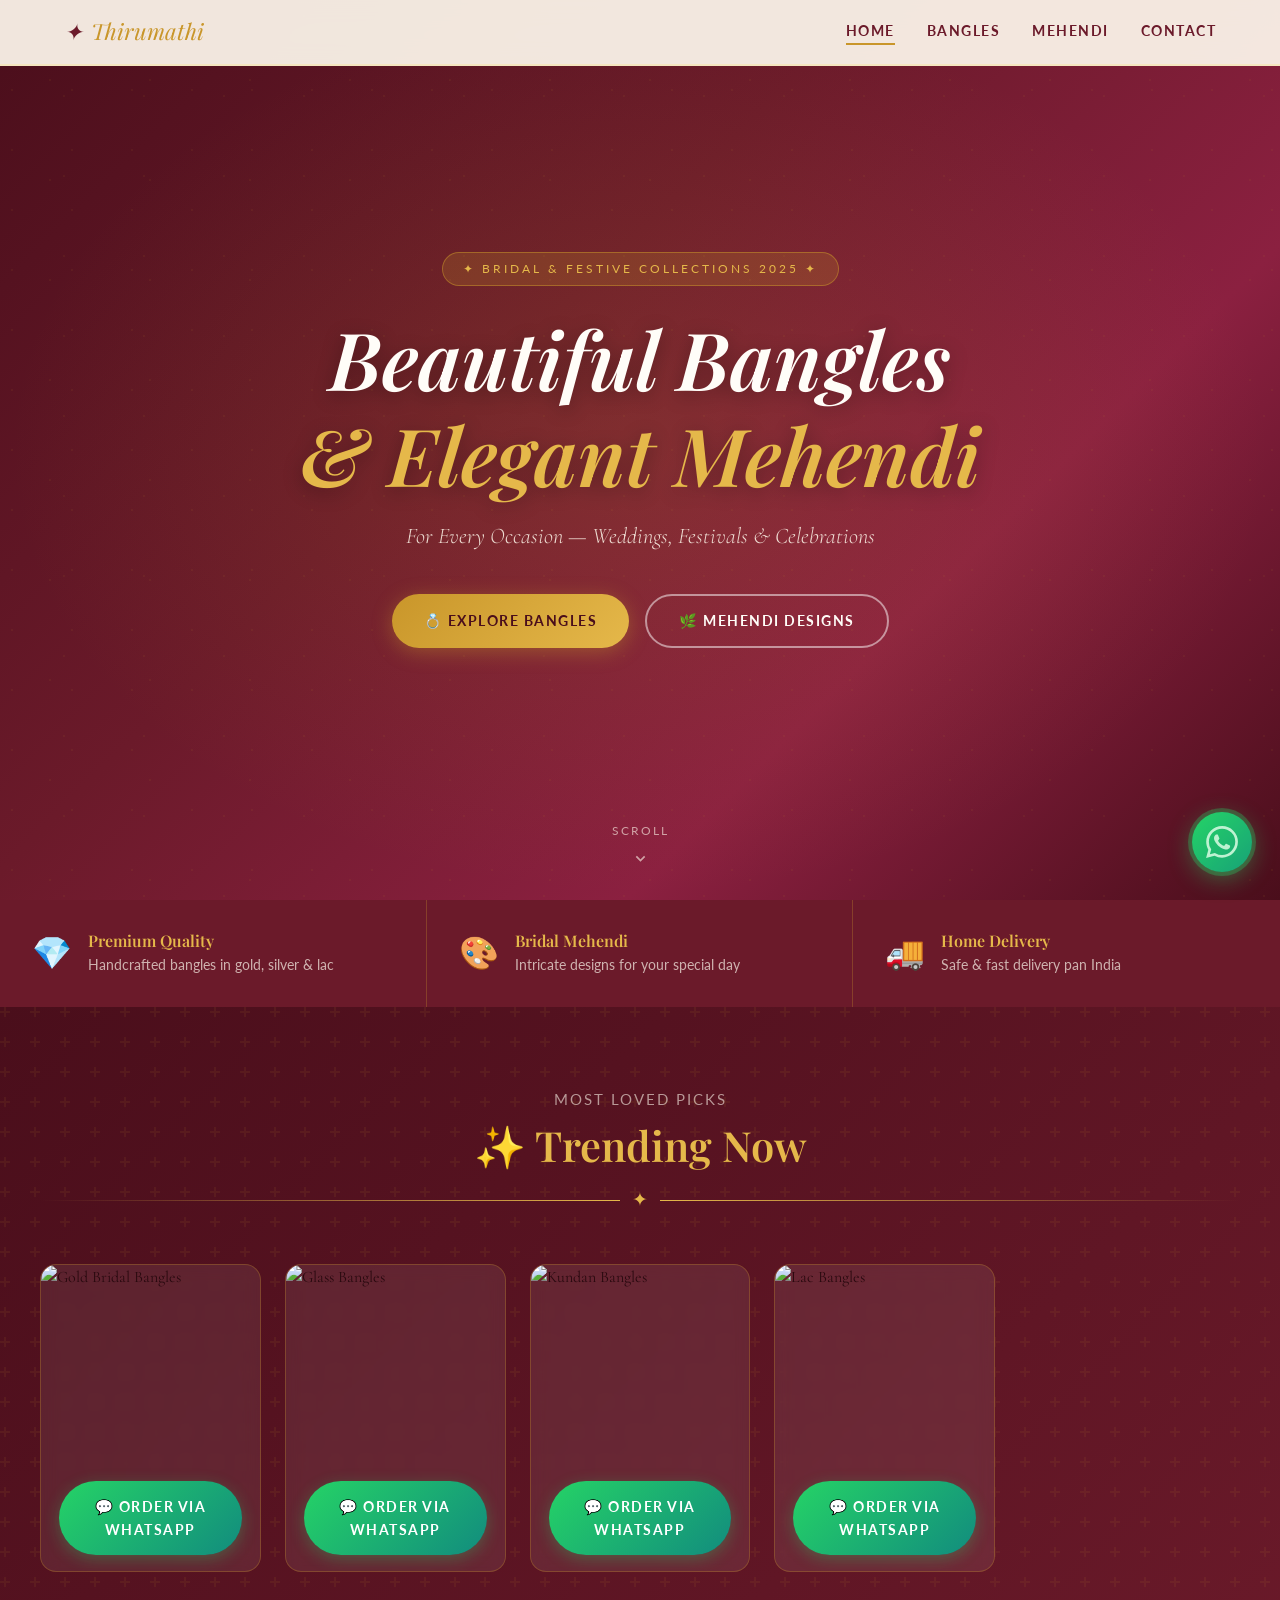
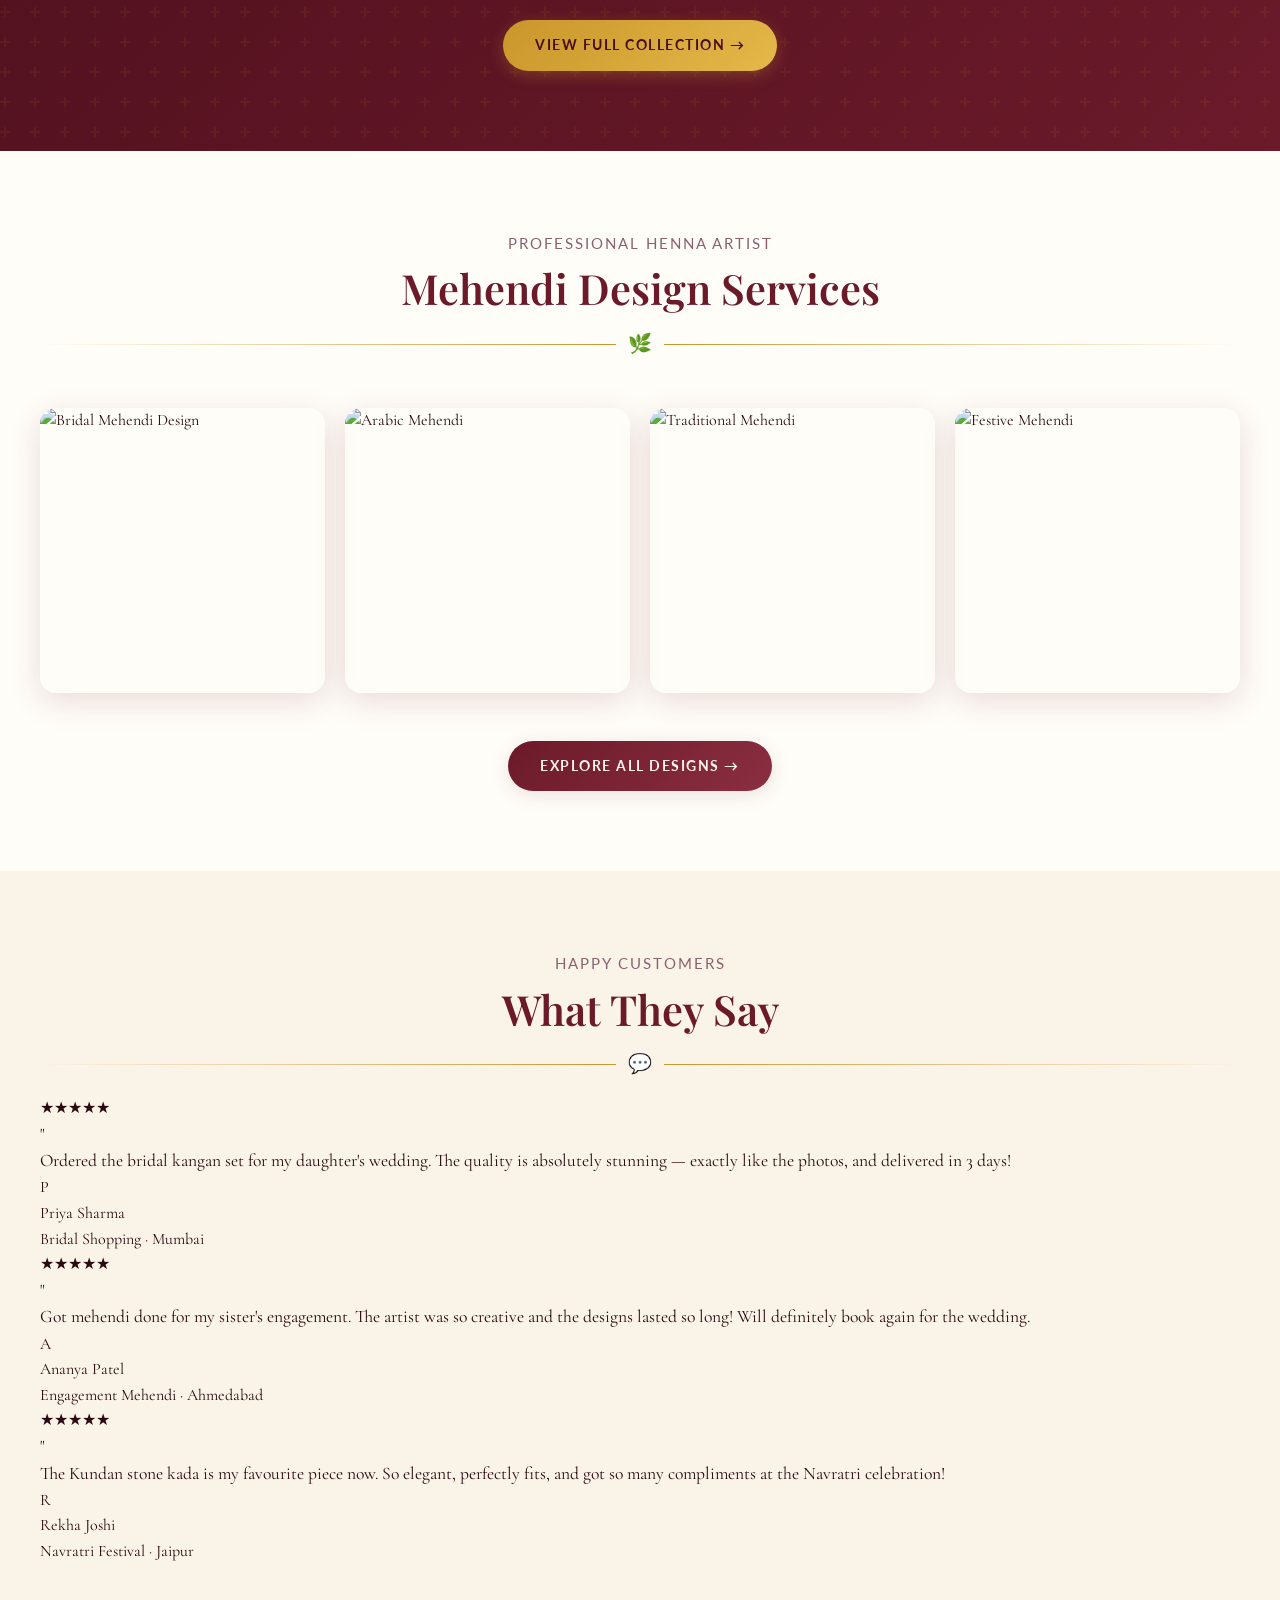
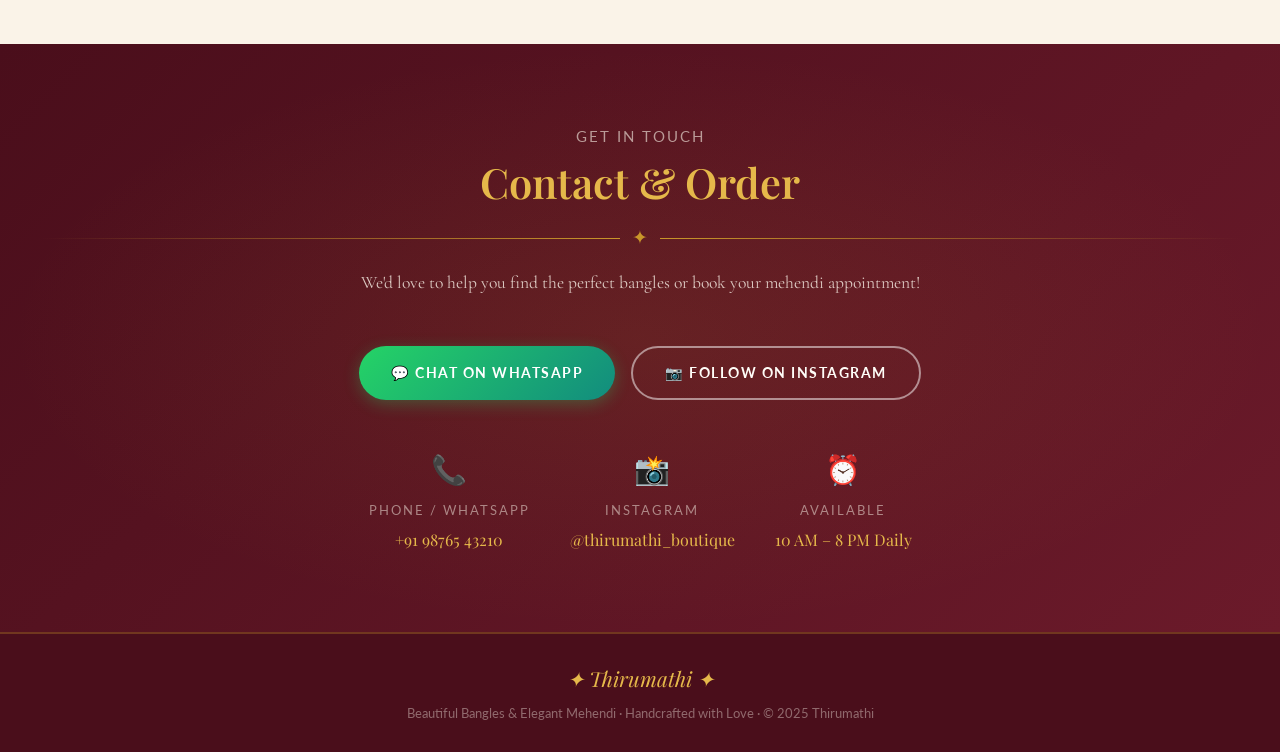
==== commit 4d2a304b: "Update index.html" ====
--- a/index.html
+++ b/index.html
@@ -106,37 +106,37 @@
         <div class="trending-card fade-in">
           <img src="images/bangle1.jpeg"
             alt="Gold Bridal Bangles" class="trending-card-img" loading="lazy" />
-          <div class="trending-card-body">
-            <div class="trending-card-name">Bridal Kangan Set</div>
-            <div class="trending-card-label">Gold Plated</div>
-            <div class="trending-badge">🔥 Best Seller</div>
+          <div class="trending-card-body" style="padding-top: 16px; padding-bottom: 16px; text-align: center;">
+            <a href="https://wa.me/919876543210?text=Hello!%20I%20would%20like%20to%20order%20the%20Bridal%20Kangan%20Set." target="_blank" class="btn btn-whatsapp" style="display: block; width: 100%; box-sizing: border-box; font-size: 0.9rem;">
+              💬 Order via WhatsApp
+            </a>
           </div>
         </div>
         <div class="trending-card fade-in">
           <img src="images/bangle2.jpeg"
             alt="Glass Bangles" class="trending-card-img" loading="lazy" />
-          <div class="trending-card-body">
-            <div class="trending-card-name">Churidar Glass Set</div>
-            <div class="trending-card-label">Multicolour</div>
-            <div class="trending-badge">⭐ Top Rated</div>
+          <div class="trending-card-body" style="padding-top: 16px; padding-bottom: 16px; text-align: center;">
+            <a href="https://wa.me/919876543210?text=Hello!%20I%20would%20like%20to%20order%20the%20Churidar%20Glass%20Set." target="_blank" class="btn btn-whatsapp" style="display: block; width: 100%; box-sizing: border-box; font-size: 0.9rem;">
+              💬 Order via WhatsApp
+            </a>
           </div>
         </div>
         <div class="trending-card fade-in">
           <img src="images/bangle3.jpeg"
             alt="Kundan Bangles" class="trending-card-img" loading="lazy" />
-          <div class="trending-card-body">
-            <div class="trending-card-name">Kundan Stone Kada</div>
-            <div class="trending-card-label">Maroon &amp; Gold</div>
-            <div class="trending-badge">💎 New Arrival</div>
+          <div class="trending-card-body" style="padding-top: 16px; padding-bottom: 16px; text-align: center;">
+            <a href="https://wa.me/919876543210?text=Hello!%20I%20would%20like%20to%20order%20the%20Kundan%20Stone%20Kada." target="_blank" class="btn btn-whatsapp" style="display: block; width: 100%; box-sizing: border-box; font-size: 0.9rem;">
+              💬 Order via WhatsApp
+            </a>
           </div>
         </div>
         <div class="trending-card fade-in">
           <img src="images/bangle4.jpeg"
             alt="Lac Bangles" class="trending-card-img" loading="lazy" />
-          <div class="trending-card-body">
-            <div class="trending-card-name">Rajasthani Lac Bangles</div>
-            <div class="trending-card-label">Pink &amp; Gold</div>
-            <div class="trending-badge">🎁 Gift Favourite</div>
+          <div class="trending-card-body" style="padding-top: 16px; padding-bottom: 16px; text-align: center;">
+            <a href="https://wa.me/919876543210?text=Hello!%20I%20would%20like%20to%20order%20the%20Rajasthani%20Lac%20Bangles." target="_blank" class="btn btn-whatsapp" style="display: block; width: 100%; box-sizing: border-box; font-size: 0.9rem;">
+              💬 Order via WhatsApp
+            </a>
           </div>
         </div>
       </div>
@@ -190,6 +190,58 @@
       </div>
     </div>
   </section>
+
+  <!-- ===== REVIEWS ===== -->
+  <section class="reviews-section" id="reviews">
+    <div class="container">
+      <p class="section-subtitle">Happy Customers</p>
+      <h2 class="section-title">What They Say</h2>
+      <div class="ornament"><span class="ornament-icon">💬</span></div>
+
+      <div class="reviews-grid">
+        <div class="review-card fade-in">
+          <div class="stars">★★★★★</div>
+          <div class="review-quote">"</div>
+          <p class="review-text">Ordered the bridal kangan set for my daughter's wedding. The quality is absolutely
+            stunning — exactly like the photos, and delivered in 3 days!</p>
+          <div class="review-author">
+            <div class="review-avatar">P</div>
+            <div>
+              <div class="review-name">Priya Sharma</div>
+              <div class="review-occasion">Bridal Shopping · Mumbai</div>
+            </div>
+          </div>
+        </div>
+        <div class="review-card fade-in">
+          <div class="stars">★★★★★</div>
+          <div class="review-quote">"</div>
+          <p class="review-text">Got mehendi done for my sister's engagement. The artist was so creative and the designs
+            lasted so long! Will definitely book again for the wedding.</p>
+          <div class="review-author">
+            <div class="review-avatar">A</div>
+            <div>
+              <div class="review-name">Ananya Patel</div>
+              <div class="review-occasion">Engagement Mehendi · Ahmedabad</div>
+            </div>
+          </div>
+        </div>
+        <div class="review-card fade-in">
+          <div class="stars">★★★★★</div>
+          <div class="review-quote">"</div>
+          <p class="review-text">The Kundan stone kada is my favourite piece now. So elegant, perfectly fits, and got so
+            many compliments at the Navratri celebration!</p>
+          <div class="review-author">
+            <div class="review-avatar">R</div>
+            <div>
+              <div class="review-name">Rekha Joshi</div>
+              <div class="review-occasion">Navratri Festival · Jaipur</div>
+            </div>
+          </div>
+        </div>
+      </div>
+    </div>
+  </section>
+
   <!-- ===== CONTACT ===== -->
   <section class="contact-section" id="contact">
     <div class="container" style="position: relative;">
--- a/style.css
+++ b/style.css
@@ -636,79 +636,6 @@
   font-size: 1.15rem;
 }
 
-/* ===== REVIEWS ===== */
-.reviews-section { background: var(--white); }
-.reviews-grid {
-  display: grid;
-  grid-template-columns: repeat(auto-fill, minmax(300px, 1fr));
-  gap: 28px;
-  margin-top: 48px;
-}
-.review-card {
-  background: var(--cream);
-  border-radius: var(--radius-lg);
-  padding: 28px;
-  position: relative;
-  border: 1px solid var(--gold-pale);
-  transition: var(--transition);
-}
-.review-card:hover {
-  box-shadow: var(--shadow-card);
-  transform: translateY(-4px);
-}
-.review-quote {
-  font-size: 3rem;
-  color: var(--gold);
-  font-family: Georgia, serif;
-  line-height: 1;
-  margin-bottom: 12px;
-}
-.review-text {
-  font-family: var(--font-body);
-  font-style: italic;
-  font-size: 1.05rem;
-  color: var(--text-mid);
-  margin-bottom: 20px;
-  line-height: 1.7;
-}
-.review-author {
-  display: flex;
-  align-items: center;
-  gap: 12px;
-}
-.review-avatar {
-  width: 44px;
-  height: 44px;
-  border-radius: 50%;
-  background: linear-gradient(135deg, var(--pink), var(--maroon-light));
-  display: flex;
-  align-items: center;
-  justify-content: center;
-  font-family: var(--font-display);
-  font-size: 1.1rem;
-  color: var(--white);
-  font-weight: 700;
-  flex-shrink: 0;
-}
-.review-name {
-  font-family: var(--font-display);
-  font-size: 1rem;
-  color: var(--maroon);
-  font-weight: 600;
-}
-.review-occasion {
-  font-family: var(--font-ui);
-  font-size: 0.8rem;
-  color: var(--text-light);
-  text-transform: uppercase;
-  letter-spacing: 1px;
-}
-.stars {
-  color: var(--gold);
-  font-size: 0.9rem;
-  letter-spacing: 2px;
-  margin-bottom: 6px;
-}
 
 /* ===== CONTACT SECTION ===== */
 .contact-section {
